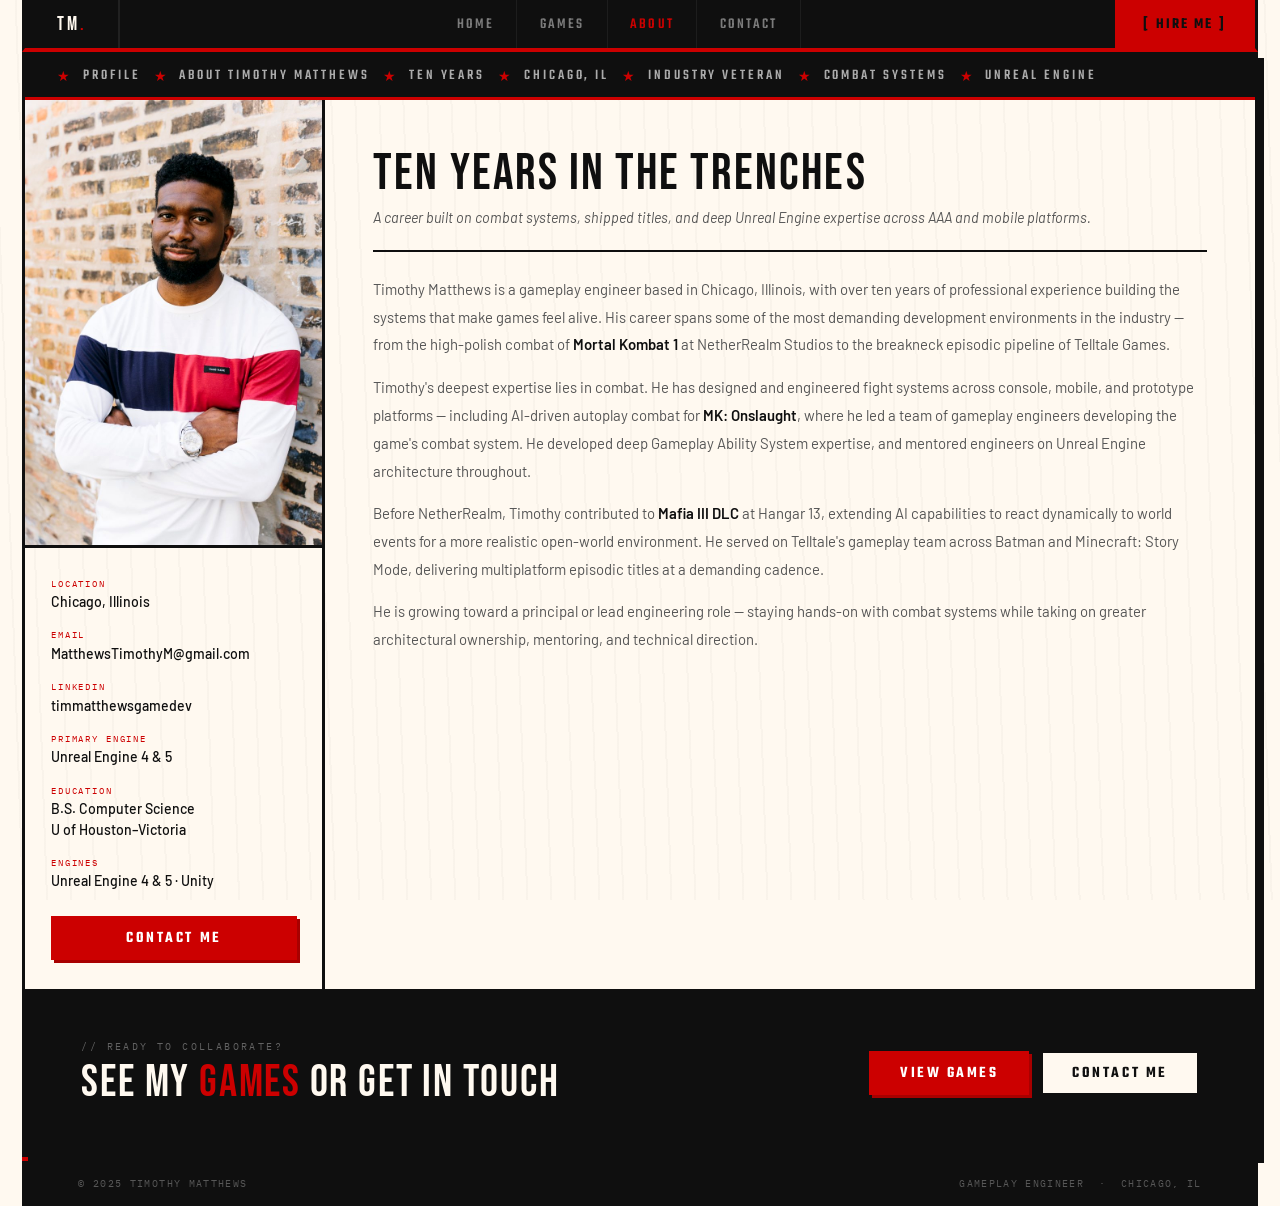
==== about.html @ dd06eed4 "Create about.html" ====
<!DOCTYPE html>
<html lang="en">
<head>
<meta charset="UTF-8">
<meta name="viewport" content="width=device-width, initial-scale=1.0">
<title>About — Timothy Matthews</title>
<link rel="preconnect" href="https://fonts.googleapis.com">
<link href="https://fonts.googleapis.com/css2?family=Bebas+Neue&family=Teko:wght@400;500;600;700&family=IBM+Plex+Mono:wght@400;500&family=Barlow:ital,wght@0,300;0,400;0,500;0,600;0,700;1,400&display=swap" rel="stylesheet">
<link rel="stylesheet" href="style.css">
</head>
<body>
<div class="speed-bg" aria-hidden="true"></div>

<div class="site-wrap">
<nav>
  <a class="nav-brand" href="index.html">TM<span>.</span></a>
  <div class="nav-links">
    <a class="nav-link" href="index.html">Home</a>
    <a class="nav-link" href="games.html">Games</a>
    <a class="nav-link active" href="about.html">About</a>
    <a class="nav-link" href="contact.html">Contact</a>
  </div>
  <a class="nav-cta" href="contact.html">[ Hire Me ]</a>
  <button class="hamburger" id="hamburger" aria-label="Open menu">
    <span></span><span></span><span></span>
  </button>
</nav>
<div class="mobile-menu" id="mobile-menu">
  <a href="index.html">Home</a>
  <a href="games.html">Games</a>
  <a href="about.html" class="active">About</a>
  <a href="contact.html">Contact</a>
</div>

<div class="manga-frame">
<div id="page-about" class="page active">


  <div class="action-banner">
    <span class="ab-star">&#9733;</span><span class="ab-text">Profile</span>
    <span class="ab-star">&#9733;</span><span class="ab-text">About Timothy Matthews</span>
    <span class="ab-star">&#9733;</span><span class="ab-text">Ten Years</span>
    <span class="ab-star">&#9733;</span><span class="ab-text">Chicago, IL</span>
    <span class="ab-star">&#9733;</span><span class="ab-text">Industry Veteran</span>
    <span class="ab-star">&#9733;</span><span class="ab-text">Combat Systems</span>
    <span class="ab-star">&#9733;</span><span class="ab-text">Unreal Engine</span>
  </div>

  <div class="about-layout">
    <div class="about-sidebar">
      <div class="sidebar-photo">
        <img src="[data-uri]" alt="Timothy Matthews">
      </div>
      <div class="sidebar-facts">
        <div class="sf-row"><div class="sf-label">Location</div><div class="sf-value">Chicago, Illinois</div></div>
        <div class="sf-row"><div class="sf-label">Email</div><div class="sf-value">MatthewsTimothyM@gmail.com</div></div>
        <div class="sf-row"><div class="sf-label">LinkedIn</div><div class="sf-value">timmatthewsgamedev</div></div>
        <div class="sf-row"><div class="sf-label">Primary Engine</div><div class="sf-value">Unreal Engine 4 &amp; 5</div></div>
        <div class="sf-row"><div class="sf-label">Education</div><div class="sf-value">B.S. Computer Science<br>U of Houston&ndash;Victoria</div></div>
        <div class="sf-row"><div class="sf-label">Engines</div><div class="sf-value">Unreal Engine 4 &amp; 5 &middot; Unity</div></div>
        <div style="margin-top:1.5rem;"><a class="btn btn-red" data-page="contact" style="width:100%;justify-content:center;">Contact Me</a></div>
      </div>
    </div>
    <div class="about-body reveal">
      <div class="about-title">Ten Years in the Trenches</div>
      <div class="about-sub">A career built on combat systems, shipped titles, and deep Unreal Engine expertise across AAA and mobile platforms.</div>
      <div class="about-text">
        <p>Timothy Matthews is a gameplay engineer based in Chicago, Illinois, with over ten years of professional experience building the systems that make games feel alive. His career spans some of the most demanding development environments in the industry &mdash; from the high-polish combat of <strong>Mortal Kombat 1</strong> at NetherRealm Studios to the breakneck episodic pipeline of Telltale Games.</p>
        <p>Timothy&#39;s deepest expertise lies in combat. He has designed and engineered fight systems across console, mobile, and prototype platforms &mdash; including AI-driven autoplay combat for <strong>MK: Onslaught</strong>, where he led a team of gameplay engineers developing the game's combat system. He developed deep Gameplay Ability System expertise, and mentored engineers on Unreal Engine architecture throughout.</p>
        <p>Before NetherRealm, Timothy contributed to <strong>Mafia III DLC</strong> at Hangar 13, extending AI capabilities to react dynamically to world events for a more realistic open-world environment. He served on Telltale&#39;s gameplay team across Batman and Minecraft: Story Mode, delivering multiplatform episodic titles at a demanding cadence.</p>
        <p>He is growing toward a principal or lead engineering role &mdash; staying hands-on with combat systems while taking on greater architectural ownership, mentoring, and technical direction.</p>
      </div>

    </div>
  </div>

  <div class="closing-panel">
    <div>
      <div class="cp-label">// Ready to collaborate?</div>
      <div class="cp-headline">See my <span>Games</span> or get in touch</div>
    </div>
    <div class="cp-actions">
      <a class="btn btn-red" data-page="games">View Games</a>
      <a class="btn btn-white" data-page="contact">Contact Me</a>
    </div>
  </div>
</div>
</div><!-- end manga-frame -->

<footer>
  <span class="ft">&copy; 2025 Timothy Matthews</span>
  <span class="ft">Gameplay Engineer &nbsp;&middot;&nbsp; Chicago, IL</span>
</footer>
</div><!-- end site-wrap -->

<script src="script.js"></script>
</body>
</html>
---- style.css ----
:root{--paper:#FFF9F0;--ink:#0F0F0F;--red:#CC0000;--red2:#A80000;--muted:#555;--gray:#AAA;--rule:rgba(15,15,15,0.15);}
*,*::before,*::after{box-sizing:border-box;margin:0;padding:0;}
html{scroll-behavior:smooth;}
body{background:var(--paper);color:var(--ink);font-family:"Barlow",sans-serif;-webkit-font-smoothing:antialiased;overflow-x:hidden;}
.speed-bg{position:fixed;inset:0;z-index:0;pointer-events:none;background:repeating-linear-gradient(88deg,transparent 0px,transparent 22px,rgba(15,15,15,0.025) 22px,rgba(15,15,15,0.025) 24px);}

/* NAV */
nav{position:sticky;top:0;z-index:100;background:var(--ink);border-bottom:4px solid var(--red);border-left:3px solid var(--ink);border-right:3px solid var(--ink);display:flex;justify-content:space-between;align-items:stretch;height:52px;}
.nav-brand{font-family:"Bebas Neue",sans-serif;font-size:1.2rem;letter-spacing:.14em;color:var(--paper);text-decoration:none;display:flex;align-items:center;padding:0 2rem;border-right:2px solid rgba(255,255,255,.08);cursor:pointer;}
.nav-brand span{color:var(--red);}
.nav-links{display:flex;}
.hamburger{display:none;background:none;border:none;cursor:pointer;padding:0 1.4rem;height:52px;flex-direction:column;justify-content:center;gap:5px;}
.hamburger span{display:block;width:20px;height:2px;background:var(--paper);transition:all .2s;}
.mobile-menu{display:none;position:fixed;top:52px;left:0;right:0;z-index:99;background:var(--ink);border-bottom:3px solid var(--red);flex-direction:column;box-shadow:0 6px 20px rgba(0,0,0,0.4);}
.mobile-menu.open{display:flex;}
.mobile-menu a{font-family:"Teko",sans-serif;font-size:1rem;font-weight:600;letter-spacing:.14em;text-transform:uppercase;color:rgba(255,255,255,.6);padding:.85rem 1.8rem;border-bottom:1px solid rgba(255,255,255,.06);cursor:pointer;transition:color .15s,background .15s;}
.mobile-menu a:hover,.mobile-menu a.active{color:var(--red);background:rgba(255,255,255,.03);}
.nav-link{font-family:"Teko",sans-serif;font-size:.95rem;font-weight:500;letter-spacing:.14em;text-transform:uppercase;text-decoration:none;color:rgba(255,255,255,.45);display:flex;align-items:center;padding:0 1.4rem;border-right:1px solid rgba(255,255,255,.06);transition:color .15s,background .15s;cursor:pointer;}
.nav-link:hover{color:var(--paper);background:rgba(255,255,255,.05);}
.nav-link.active{color:var(--red);}
.nav-cta{font-family:"Teko",sans-serif;font-size:.95rem;font-weight:600;letter-spacing:.14em;text-transform:uppercase;text-decoration:none;color:var(--ink);background:var(--red);display:flex;align-items:center;padding:0 1.8rem;transition:background .15s;cursor:pointer;}
.nav-cta:hover{background:#E60000;}

/* PAGES */

/* SITE WIDTH WRAPPER */
.site-wrap{max-width:1500px;margin:0 auto;padding:0 1.4rem;}

/* MANGA FRAME */
.manga-frame{position:relative;z-index:1;border:3px solid var(--ink);box-shadow:6px 6px 0 var(--ink);}

/* SHARED */
.btn{font-family:"Teko",sans-serif;font-size:1rem;font-weight:600;letter-spacing:.16em;text-transform:uppercase;padding:.55rem 1.8rem;text-decoration:none;display:inline-flex;align-items:center;gap:.45rem;border:2px solid var(--ink);transition:background .14s,color .14s,transform .12s,box-shadow .12s;box-shadow:3px 3px 0 var(--ink);cursor:pointer;}
.btn:hover{transform:translate(-2px,-2px);box-shadow:5px 5px 0 var(--ink);}
.btn:active{transform:translate(2px,2px);box-shadow:1px 1px 0 var(--ink);}
.btn-red{background:var(--red);color:#fff;border-color:var(--red);box-shadow:3px 3px 0 var(--red2);}
.btn-red:hover{background:#E60000;box-shadow:5px 5px 0 var(--red2);}
.btn-white{background:var(--paper);color:var(--ink);}
.btn-white:hover{background:#FFEEDD;}
.btn-ink{background:var(--ink);color:var(--paper);}
.btn-ink:hover{background:#2A2A2A;}
.action-banner{background:var(--ink);padding:.65rem 2rem;display:flex;align-items:center;gap:.8rem;border-bottom:3px solid var(--red);overflow:hidden;white-space:nowrap;}
.ab-star{color:var(--red);font-size:.9rem;flex-shrink:0;}
.ab-text{font-family:"Teko",sans-serif;font-size:.92rem;font-weight:500;letter-spacing:.2em;text-transform:uppercase;color:rgba(255,255,255,.65);flex-shrink:0;}
.reveal{opacity:0;transform:translateY(16px);transition:opacity .55s,transform .55s;}
.reveal.visible{opacity:1;transform:translateY(0);}
.closing-panel{background:var(--ink);padding:3rem 3.5rem;display:flex;justify-content:space-between;align-items:center;gap:2rem;}
.cp-label{font-family:"IBM Plex Mono",monospace;font-size:.6rem;letter-spacing:.25em;text-transform:uppercase;color:rgba(255,255,255,.35);margin-bottom:.5rem;}
.cp-headline{font-family:"Bebas Neue",sans-serif;font-size:clamp(1.8rem,3.5vw,3rem);letter-spacing:.04em;line-height:1;color:var(--paper);}
.cp-headline span{color:var(--red);}
.cp-actions{display:flex;gap:.75rem;flex-shrink:0;}

/* ======== HOME ======== */
.recruiter-bar{background:var(--red);padding:.7rem 2.5rem;display:flex;justify-content:space-between;align-items:center;gap:1.5rem;border-bottom:3px solid var(--red2);}
.rb-left{display:flex;align-items:center;gap:.9rem;}
.rb-arrow{font-family:"Bebas Neue",sans-serif;font-size:1.4rem;color:#fff;animation:arrow-bounce .9s ease-in-out infinite;}
@keyframes arrow-bounce{0%,100%{transform:translateX(0);}50%{transform:translateX(5px);}}
.rb-label{font-family:"Teko",sans-serif;font-size:1rem;font-weight:600;letter-spacing:.16em;text-transform:uppercase;color:rgba(255,255,255,.9);}
.rb-label strong{color:#fff;}
.rb-cta{font-family:"Teko",sans-serif;font-size:.95rem;font-weight:700;letter-spacing:.18em;text-transform:uppercase;color:var(--red);text-decoration:none;background:#fff;padding:.42rem 1.5rem;border:2px solid #fff;box-shadow:3px 3px 0 var(--red2);transition:background .15s,transform .12s,box-shadow .12s;white-space:nowrap;flex-shrink:0;cursor:pointer;}
.rb-cta:hover{background:#FFEEDD;transform:translate(-2px,-2px);box-shadow:5px 5px 0 var(--red2);}
.hero-panel{display:grid;grid-template-columns:1fr 320px;border-bottom:3px solid var(--ink);}
.hero-left{padding:3rem 3.5rem 3rem;border-right:3px solid var(--ink);position:relative;overflow:hidden;display:flex;flex-direction:column;gap:1.6rem;}
.hero-left::before{content:"";position:absolute;inset:0;background:repeating-linear-gradient(87deg,transparent 0,transparent 18px,rgba(204,0,0,.04) 18px,rgba(204,0,0,.04) 20px);pointer-events:none;}
.hero-issue{display:flex;align-items:center;gap:.7rem;}
.issue-tag{font-family:"Teko",sans-serif;font-size:.9rem;font-weight:600;letter-spacing:.2em;text-transform:uppercase;background:var(--ink);color:var(--paper);padding:.2rem .75rem;}
.issue-num{font-family:"IBM Plex Mono",monospace;font-size:.68rem;color:var(--muted);letter-spacing:.12em;}
.hero-name-block{position:relative;}
.hero-kicker{font-family:"IBM Plex Mono",monospace;font-size:.65rem;letter-spacing:.22em;color:var(--muted);margin-bottom:.5rem;text-transform:uppercase;}
.hero-name{font-family:"Bebas Neue",sans-serif;font-size:clamp(4.5rem,10vw,8.5rem);line-height:.88;letter-spacing:.02em;color:var(--ink);}
.hero-name .red{color:var(--red);}
.halftone{position:absolute;right:-1rem;top:-.5rem;width:80px;height:80px;background-image:radial-gradient(circle,rgba(204,0,0,.18) 2px,transparent 2px);background-size:10px 10px;pointer-events:none;}
.hero-desc{font-size:.97rem;line-height:1.78;color:var(--muted);max-width:460px;border-left:3px solid var(--red);padding-left:1rem;}
.hero-desc strong{color:var(--ink);font-weight:600;}
.hero-btns{display:flex;gap:.7rem;flex-wrap:wrap;}
.hero-stats{display:flex;gap:0;border-top:2px solid var(--ink);margin-top:auto;}
.h-stat{padding:1.2rem 2.2rem 1.2rem 0;margin-right:2.2rem;border-right:2px solid var(--ink);}
.h-stat:last-child{border-right:none;margin-right:0;}
.h-num{font-family:"Bebas Neue",sans-serif;font-size:3rem;line-height:1;color:var(--ink);}
.h-num sup{font-size:1.2rem;color:var(--red);}
.h-lbl{font-family:"IBM Plex Mono",monospace;font-size:.58rem;color:var(--muted);letter-spacing:.15em;text-transform:uppercase;margin-top:.15rem;}
.hero-right{background:var(--ink);display:flex;flex-direction:column;overflow:hidden;}
.photo-wrap{flex:1;position:relative;overflow:hidden;min-height:380px;}
.photo-wrap img{width:100%;height:100%;object-fit:cover;object-position:center top;display:block;filter:contrast(1.1) brightness(.92);}
.photo-wrap::after{content:"";position:absolute;inset:0;background:linear-gradient(to bottom,transparent 50%,rgba(15,15,15,.75) 100%);}
.photo-redbar{position:absolute;top:0;right:0;bottom:0;width:28px;background:var(--red);display:flex;align-items:center;justify-content:center;z-index:2;}
.redbar-text{font-family:"Teko",sans-serif;font-size:.75rem;font-weight:600;letter-spacing:.18em;text-transform:uppercase;color:#fff;writing-mode:vertical-rl;}
.photo-caption{background:var(--red);padding:.85rem 1.2rem;display:flex;justify-content:space-between;align-items:center;border-top:3px solid var(--red2);flex-shrink:0;}
.pc-name{font-family:"Bebas Neue",sans-serif;font-size:1.05rem;letter-spacing:.1em;color:#fff;}
.pc-loc{font-family:"IBM Plex Mono",monospace;font-size:.58rem;color:rgba(255,255,255,.6);letter-spacing:.1em;}
.panel-row{display:grid;grid-template-columns:1fr 1fr 1fr;border-bottom:3px solid var(--ink);}
.panel-cell{padding:2.2rem;border-right:3px solid var(--ink);position:relative;overflow:hidden;transition:background .15s;}
.panel-cell:last-child{border-right:none;}
.panel-cell:hover{background:rgba(204,0,0,.02);}
.pc-bg-num{font-family:"Bebas Neue",sans-serif;font-size:5rem;line-height:1;color:rgba(15,15,15,.05);position:absolute;top:-.5rem;right:.5rem;pointer-events:none;user-select:none;}
.pc-label{font-family:"IBM Plex Mono",monospace;font-size:.6rem;letter-spacing:.22em;text-transform:uppercase;color:var(--red);margin-bottom:.65rem;display:flex;align-items:center;gap:.5rem;}
.pc-label::after{content:"";flex:1;height:1px;background:var(--rule);}
.pc-title{font-family:"Bebas Neue",sans-serif;font-size:1.6rem;letter-spacing:.04em;color:var(--ink);margin-bottom:.65rem;}
.pc-body{font-size:.86rem;line-height:1.75;color:var(--muted);margin-bottom:.9rem;}
.pc-tags{display:flex;flex-wrap:wrap;gap:.38rem;}
.pc-tag{font-family:"IBM Plex Mono",monospace;font-size:.6rem;padding:.2rem .55rem;border:1.5px solid var(--rule);color:var(--muted);transition:all .15s;}
.pc-tag:hover{border-color:var(--red);color:var(--red);}
.studios-row{display:grid;grid-template-columns:repeat(5,1fr);border-bottom:3px solid var(--ink);}
.studio-cell{padding:1.6rem 1.4rem;border-right:3px solid var(--ink);transition:background .15s;position:relative;overflow:hidden;}
.studio-cell:last-child{border-right:none;}
.studio-cell:hover{background:rgba(204,0,0,.04);}
.studio-cell::before{content:"";position:absolute;top:0;left:0;width:3px;height:0;background:var(--red);transition:height .2s;}
.studio-cell:hover::before{height:100%;}
.s-name{font-family:"Teko",sans-serif;font-size:.92rem;font-weight:600;letter-spacing:.06em;text-transform:uppercase;color:var(--ink);line-height:1.2;margin-bottom:.3rem;}
.s-years{font-family:"IBM Plex Mono",monospace;font-size:.58rem;color:var(--muted);letter-spacing:.08em;}
.s-role{font-size:.72rem;color:var(--gray);margin-top:.35rem;line-height:1.35;}
.skills-block{display:grid;grid-template-columns:220px 1fr;border-bottom:3px solid var(--ink);}
.sb-left{background:var(--ink);padding:2.5rem 2rem;display:flex;flex-direction:column;justify-content:space-between;border-right:3px solid var(--ink);}
.sb-big{font-family:"Bebas Neue",sans-serif;font-size:3rem;line-height:.9;color:var(--paper);letter-spacing:.02em;}
.sb-big span{color:var(--red);display:block;}
.sb-sub{font-family:"IBM Plex Mono",monospace;font-size:.62rem;color:rgba(255,255,255,.3);line-height:1.7;margin-top:.8rem;letter-spacing:.04em;}
.sb-right{padding:2.5rem;display:grid;grid-template-columns:1fr 1fr;gap:1.6rem;}
.sg-label{font-family:"IBM Plex Mono",monospace;font-size:.58rem;letter-spacing:.2em;text-transform:uppercase;color:var(--red);margin-bottom:.6rem;padding-bottom:.5rem;border-bottom:2px solid var(--ink);}
.sg-chips{display:flex;flex-wrap:wrap;gap:.38rem;}
.s-chip{font-family:"IBM Plex Mono",monospace;font-size:.62rem;padding:.22rem .6rem;border:1.5px solid var(--rule);color:var(--muted);transition:all .14s;}
.s-chip:hover{background:var(--ink);color:var(--paper);border-color:var(--ink);}
.s-chip.bold{background:var(--ink);color:var(--paper);border-color:var(--ink);}

/* ======== GAMES ======== */
.games-grid{display:grid;grid-template-columns:1fr 1fr;border-bottom:3px solid var(--ink);}
.game-card{padding:0;border-right:3px solid var(--ink);border-bottom:3px solid var(--ink);position:relative;overflow:hidden;transition:background .15s;display:flex;flex-direction:column;}
.game-card:hover{background:rgba(204,0,0,.015);}
.game-card:nth-child(2n){border-right:none;}
.game-img{width:100%;height:220px;object-fit:contain;object-position:center;display:block;background:#0a0a0a;border-bottom:3px solid var(--ink);}
.game-img-placeholder{width:100%;height:180px;border-bottom:3px solid var(--ink);display:flex;align-items:center;justify-content:center;flex-direction:column;gap:.5rem;position:relative;overflow:hidden;flex-shrink:0;}
.game-img-placeholder::before{content:"";position:absolute;inset:0;background:repeating-linear-gradient(87deg,transparent 0,transparent 16px,rgba(255,255,255,.04) 16px,rgba(255,255,255,.04) 18px);}
.gip-label{font-family:"IBM Plex Mono",monospace;font-size:.6rem;letter-spacing:.18em;text-transform:uppercase;color:rgba(255,255,255,.3);position:relative;}
.gip-icon{font-size:1.8rem;opacity:.2;position:relative;}
.game-card-body{padding:1.8rem 2rem;flex:1;}
.gc-ghost{position:absolute;bottom:-.1em;right:-.02em;font-family:"Bebas Neue",sans-serif;font-size:5rem;color:rgba(15,15,15,.045);line-height:1;pointer-events:none;user-select:none;}
.gc-byline{display:flex;justify-content:space-between;font-family:"IBM Plex Mono",monospace;font-size:.62rem;letter-spacing:.14em;text-transform:uppercase;color:var(--red);margin-bottom:.3rem;}
.gc-year{color:var(--muted);}
.gc-title{font-family:"Bebas Neue",sans-serif;font-size:1.5rem;letter-spacing:.04em;color:var(--ink);line-height:1.05;margin-bottom:.2rem;}
.gc-role{font-size:.8rem;font-style:italic;color:var(--muted);margin-bottom:.7rem;}
.gc-rule{height:2px;background:var(--ink);margin-bottom:.7rem;}
.gc-desc{font-size:.84rem;line-height:1.72;color:var(--muted);margin-bottom:.85rem;}
.gc-tags{display:flex;flex-wrap:wrap;gap:.32rem;}
.gc-tag{font-family:"IBM Plex Mono",monospace;font-size:.6rem;padding:.15rem .48rem;border:1.5px solid var(--rule);color:var(--muted);transition:all .15s;}
.gc-tag:hover{border-color:var(--red);color:var(--red);}

/* ======== ABOUT ======== */
.about-layout{display:grid;grid-template-columns:300px 1fr;border-bottom:3px solid var(--ink);}
.about-sidebar{border-right:3px solid var(--ink);display:flex;flex-direction:column;}
.sidebar-photo{position:relative;overflow:hidden;border-bottom:3px solid var(--ink);}
.sidebar-photo img{width:100%;display:block;object-fit:cover;object-position:center top;filter:contrast(1.05);}
.sidebar-facts{padding:1.8rem 1.6rem;}
.sf-row{margin-bottom:1rem;}
.sf-label{font-family:"IBM Plex Mono",monospace;font-size:.58rem;letter-spacing:.2em;text-transform:uppercase;color:var(--red);margin-bottom:.15rem;}
.sf-value{font-family:"Barlow",sans-serif;font-size:.88rem;font-weight:500;color:var(--ink);line-height:1.45;}
.about-body{padding:3rem;}
.about-title{font-family:"Bebas Neue",sans-serif;font-size:clamp(2rem,4vw,3.2rem);letter-spacing:.04em;color:var(--ink);line-height:1;margin-bottom:.6rem;}
.about-sub{font-size:.9rem;font-style:italic;color:var(--muted);margin-bottom:1.5rem;padding-bottom:1.5rem;border-bottom:2px solid var(--ink);}
.about-text{font-size:.93rem;line-height:1.88;color:var(--muted);}
.about-text p+p{margin-top:.9rem;}
.about-text strong{color:var(--ink);font-weight:600;}
.about-goals{display:grid;grid-template-columns:1fr 1fr;gap:0;border-top:3px solid var(--ink);margin-top:2.5rem;}
.ag-cell{padding:1.4rem 1.5rem;border-right:3px solid var(--ink);}
.ag-cell:nth-child(2n){border-right:none;}
.ag-cell:nth-child(n+3){border-top:3px solid var(--ink);}
.ag-label{font-family:"IBM Plex Mono",monospace;font-size:.58rem;letter-spacing:.2em;text-transform:uppercase;color:var(--red);margin-bottom:.3rem;}
.ag-value{font-family:"Teko",sans-serif;font-size:1rem;font-weight:600;letter-spacing:.06em;text-transform:uppercase;color:var(--ink);line-height:1.3;}

/* ======== CONTACT ======== */
.contact-layout{display:grid;grid-template-columns:1fr 1fr;border-bottom:3px solid var(--ink);}
.contact-left{background:var(--ink);padding:3.5rem;display:flex;flex-direction:column;justify-content:space-between;border-right:3px solid var(--red);}
.cl-label{font-family:"IBM Plex Mono",monospace;font-size:.6rem;letter-spacing:.25em;text-transform:uppercase;color:rgba(255,255,255,.3);margin-bottom:.6rem;}
.cl-headline{font-family:"Bebas Neue",sans-serif;font-size:clamp(2.2rem,4.5vw,3.8rem);letter-spacing:.04em;line-height:1;color:var(--paper);margin-bottom:1.2rem;}
.cl-headline span{color:var(--red);}
.cl-note{font-size:.92rem;font-weight:300;line-height:1.8;color:rgba(255,255,255,.45);}
.contact-right{padding:3.5rem;display:flex;flex-direction:column;}
.c-entry{display:flex;align-items:center;gap:1.2rem;padding:1.3rem .5rem;border-bottom:2px solid var(--rule);text-decoration:none;color:var(--ink);transition:background .15s,padding-left .14s;}
.c-entry:first-child{border-top:2px solid var(--rule);}
.c-entry:hover{background:rgba(204,0,0,.04);padding-left:1rem;}
.c-icon{font-size:1.2rem;width:2rem;text-align:center;flex-shrink:0;color:var(--red);}
.c-label{font-family:"IBM Plex Mono",monospace;font-size:.6rem;letter-spacing:.2em;text-transform:uppercase;color:var(--red);display:block;margin-bottom:.1rem;}
.c-value{font-size:.95rem;font-weight:500;color:var(--ink);}
.contact-avail{background:var(--red);padding:1.2rem 1.8rem;display:flex;align-items:center;justify-content:space-between;gap:1rem;margin-top:auto;}
.ca-dot{width:8px;height:8px;border-radius:50%;background:#fff;box-shadow:0 0 8px #fff;animation:pulse 2s ease-in-out infinite;flex-shrink:0;}
@keyframes pulse{0%,100%{opacity:1;}50%{opacity:.4;}}
.ca-text{font-family:"Teko",sans-serif;font-size:1rem;font-weight:600;letter-spacing:.16em;text-transform:uppercase;color:#fff;}

footer{background:var(--ink);border-top:4px solid var(--red);padding:1rem 3.5rem;display:flex;justify-content:space-between;align-items:center;}
.ft{font-family:"IBM Plex Mono",monospace;font-size:.6rem;letter-spacing:.14em;text-transform:uppercase;color:rgba(255,255,255,.3);}

@media(max-width:900px){
  .nav-links{display:none;}
  .hamburger{display:flex;}
  .contact-layout{grid-template-columns:1fr;}
  .contact-left{border-right:none;border-bottom:3px solid var(--red);}
  .c-value{font-size:.78rem;word-break:break-all;overflow-wrap:break-word;}
  .contact-right{padding:1.5rem;overflow:hidden;}
  .c-entry{padding:.9rem .3rem;overflow:hidden;}
  .contact-avail{flex-wrap:wrap;gap:.5rem;padding:.9rem 1rem;}
  .ca-text{font-size:.82rem;}
  .contact-left{padding:2rem 1.5rem;}
  .cl-headline{font-size:2rem;}
  .cl-note{font-size:.85rem;}
  .manga-frame{margin:.8rem;}
  .recruiter-bar{flex-direction:column;align-items:flex-start;gap:.7rem;}
  .hero-panel,.about-layout,.contact-layout{grid-template-columns:1fr;}
  .hero-right,.about-sidebar,.contact-left{border-right:none;border-bottom:3px solid var(--ink);}
  .hero-left{padding:2.5rem 1.8rem 2rem;}
  .photo-wrap{min-height:300px;}
  .panel-row{grid-template-columns:1fr;}
  .panel-cell{border-right:none;border-bottom:3px solid var(--ink);}
  .studios-row{grid-template-columns:1fr 1fr;}
  .skills-block{grid-template-columns:1fr;}
  .sb-left{border-right:none;border-bottom:3px solid var(--ink);}
  .sb-right{grid-template-columns:1fr;}
  .games-grid{grid-template-columns:1fr;}
  .game-card{border-right:none;}
  .about-goals{grid-template-columns:1fr;}
  .ag-cell{border-right:none;border-bottom:3px solid var(--ink);}
  .closing-panel{flex-direction:column;align-items:flex-start;padding:2rem 1.8rem;}
  footer{padding:1rem 1.4rem;flex-direction:column;gap:.4rem;text-align:center;}
}
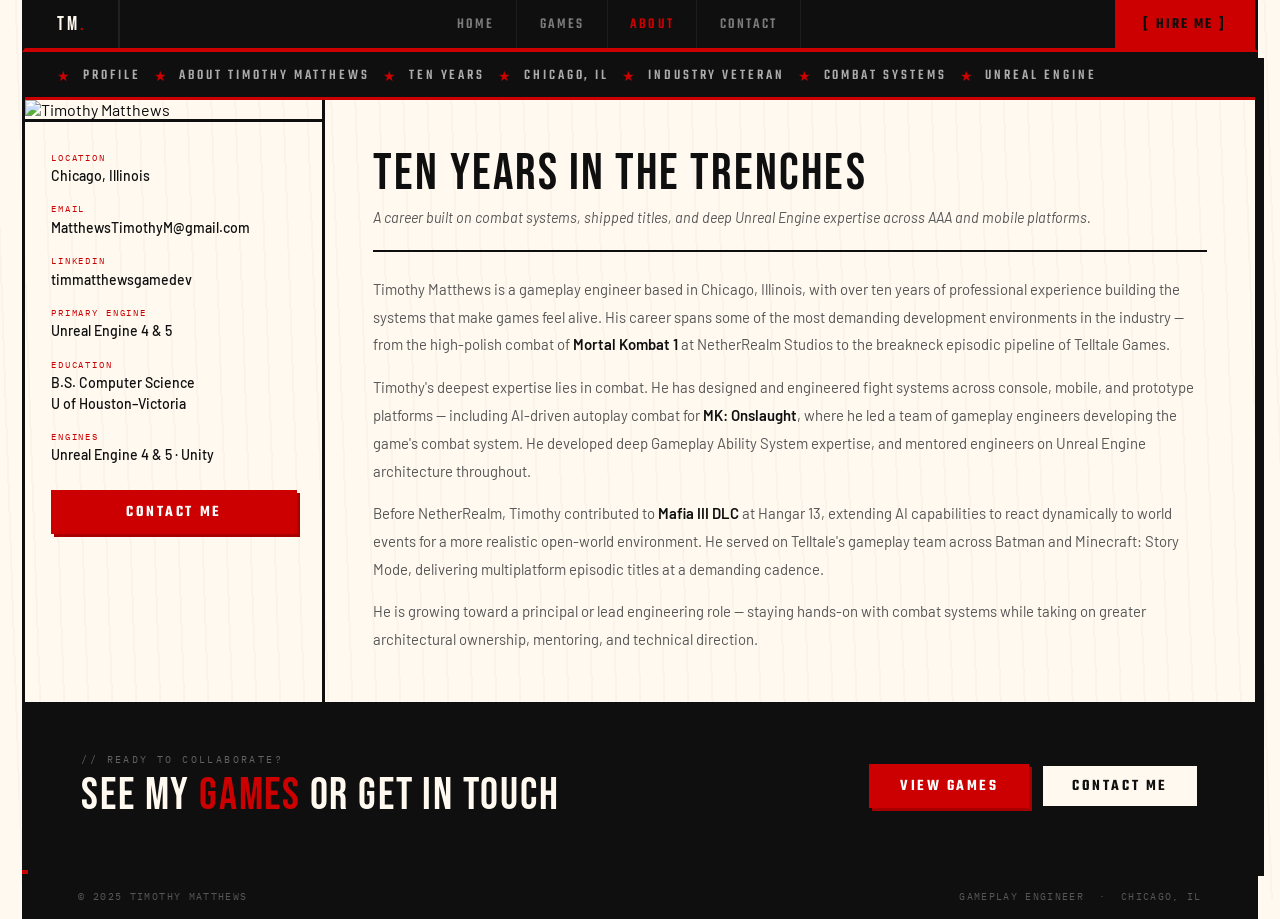
==== commit c6933c1a: "Add files via upload" ====
--- a/about.html
+++ b/about.html
@@ -49,7 +49,7 @@
   <div class="about-layout">
     <div class="about-sidebar">
       <div class="sidebar-photo">
-        <img src="[data-uri]" alt="Timothy Matthews">
+        <img src="images/profile-photo.jpg" alt="Timothy Matthews">
       </div>
       <div class="sidebar-facts">
         <div class="sf-row"><div class="sf-label">Location</div><div class="sf-value">Chicago, Illinois</div></div>
@@ -95,4 +95,4 @@
 
 <script src="script.js"></script>
 </body>
-</html>
+</html>
--- a/style.css
+++ b/style.css
@@ -1,3 +1,4 @@
+
 :root{--paper:#FFF9F0;--ink:#0F0F0F;--red:#CC0000;--red2:#A80000;--muted:#555;--gray:#AAA;--rule:rgba(15,15,15,0.15);}
 *,*::before,*::after{box-sizing:border-box;margin:0;padding:0;}
 html{scroll-behavior:smooth;}
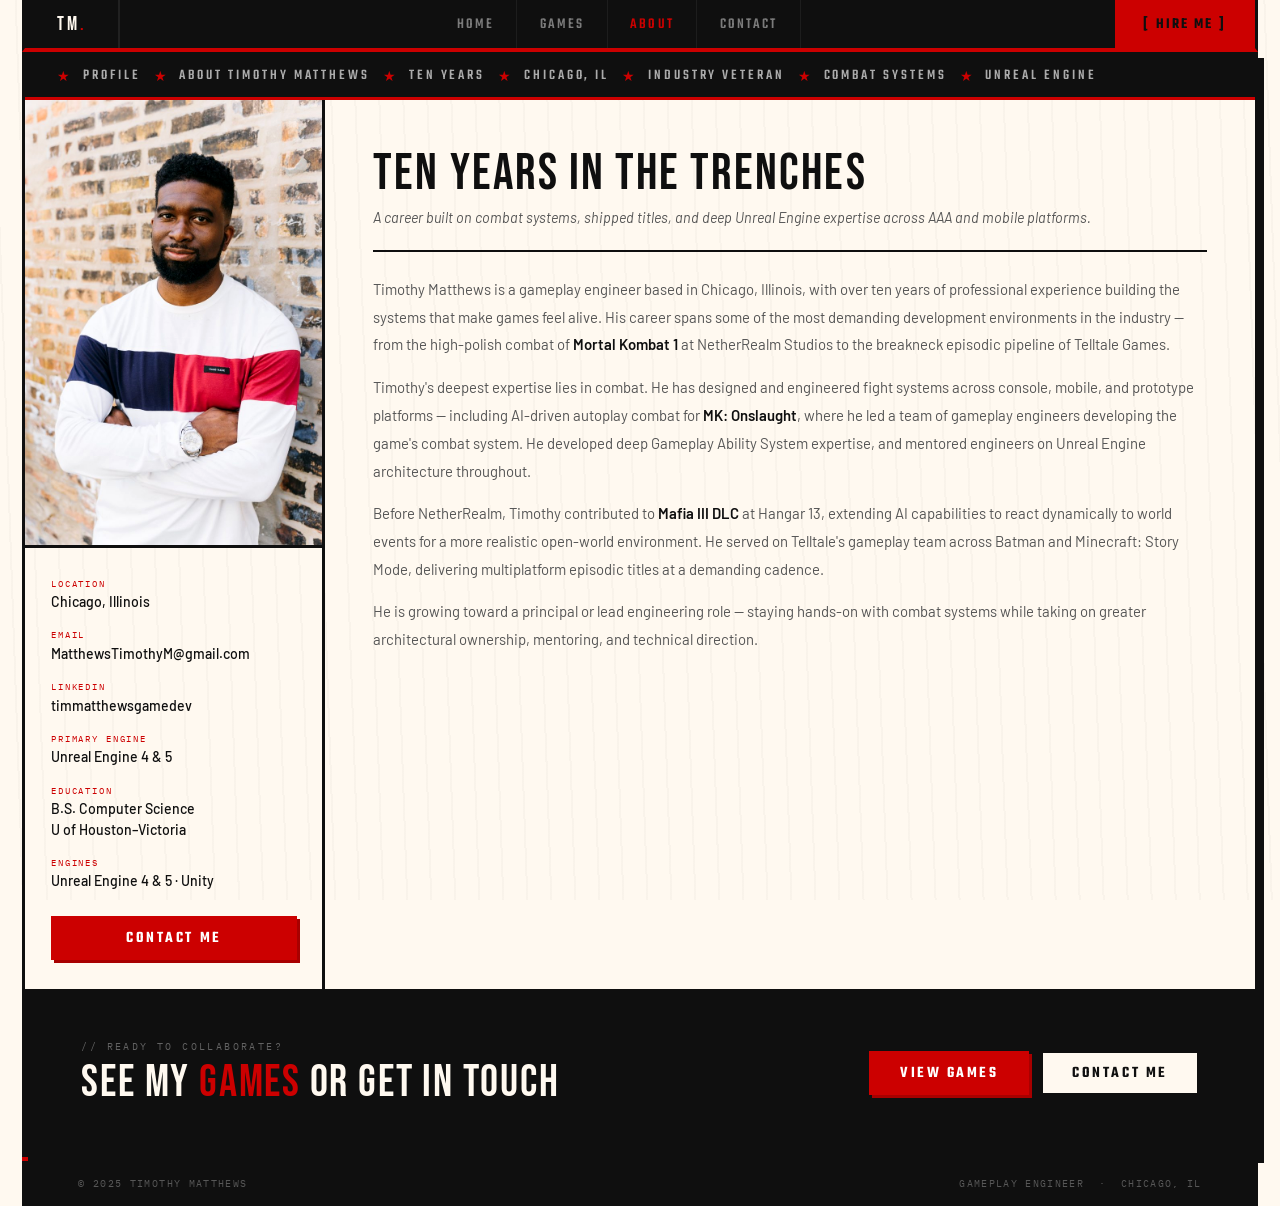
==== commit 2d816908: "Add files via upload" ====
--- a/about.html
+++ b/about.html
@@ -58,7 +58,7 @@
         <div class="sf-row"><div class="sf-label">Primary Engine</div><div class="sf-value">Unreal Engine 4 &amp; 5</div></div>
         <div class="sf-row"><div class="sf-label">Education</div><div class="sf-value">B.S. Computer Science<br>U of Houston&ndash;Victoria</div></div>
         <div class="sf-row"><div class="sf-label">Engines</div><div class="sf-value">Unreal Engine 4 &amp; 5 &middot; Unity</div></div>
-        <div style="margin-top:1.5rem;"><a class="btn btn-red" data-page="contact" style="width:100%;justify-content:center;">Contact Me</a></div>
+        <div style="margin-top:1.5rem;"><a class="btn btn-red" href="contact.html" style="width:100%;justify-content:center;">Contact Me</a></div>
       </div>
     </div>
     <div class="about-body reveal">
@@ -80,8 +80,8 @@
       <div class="cp-headline">See my <span>Games</span> or get in touch</div>
     </div>
     <div class="cp-actions">
-      <a class="btn btn-red" data-page="games">View Games</a>
-      <a class="btn btn-white" data-page="contact">Contact Me</a>
+      <a class="btn btn-red" href="games.html">View Games</a>
+      <a class="btn btn-white" href="contact.html">Contact Me</a>
     </div>
   </div>
 </div>
